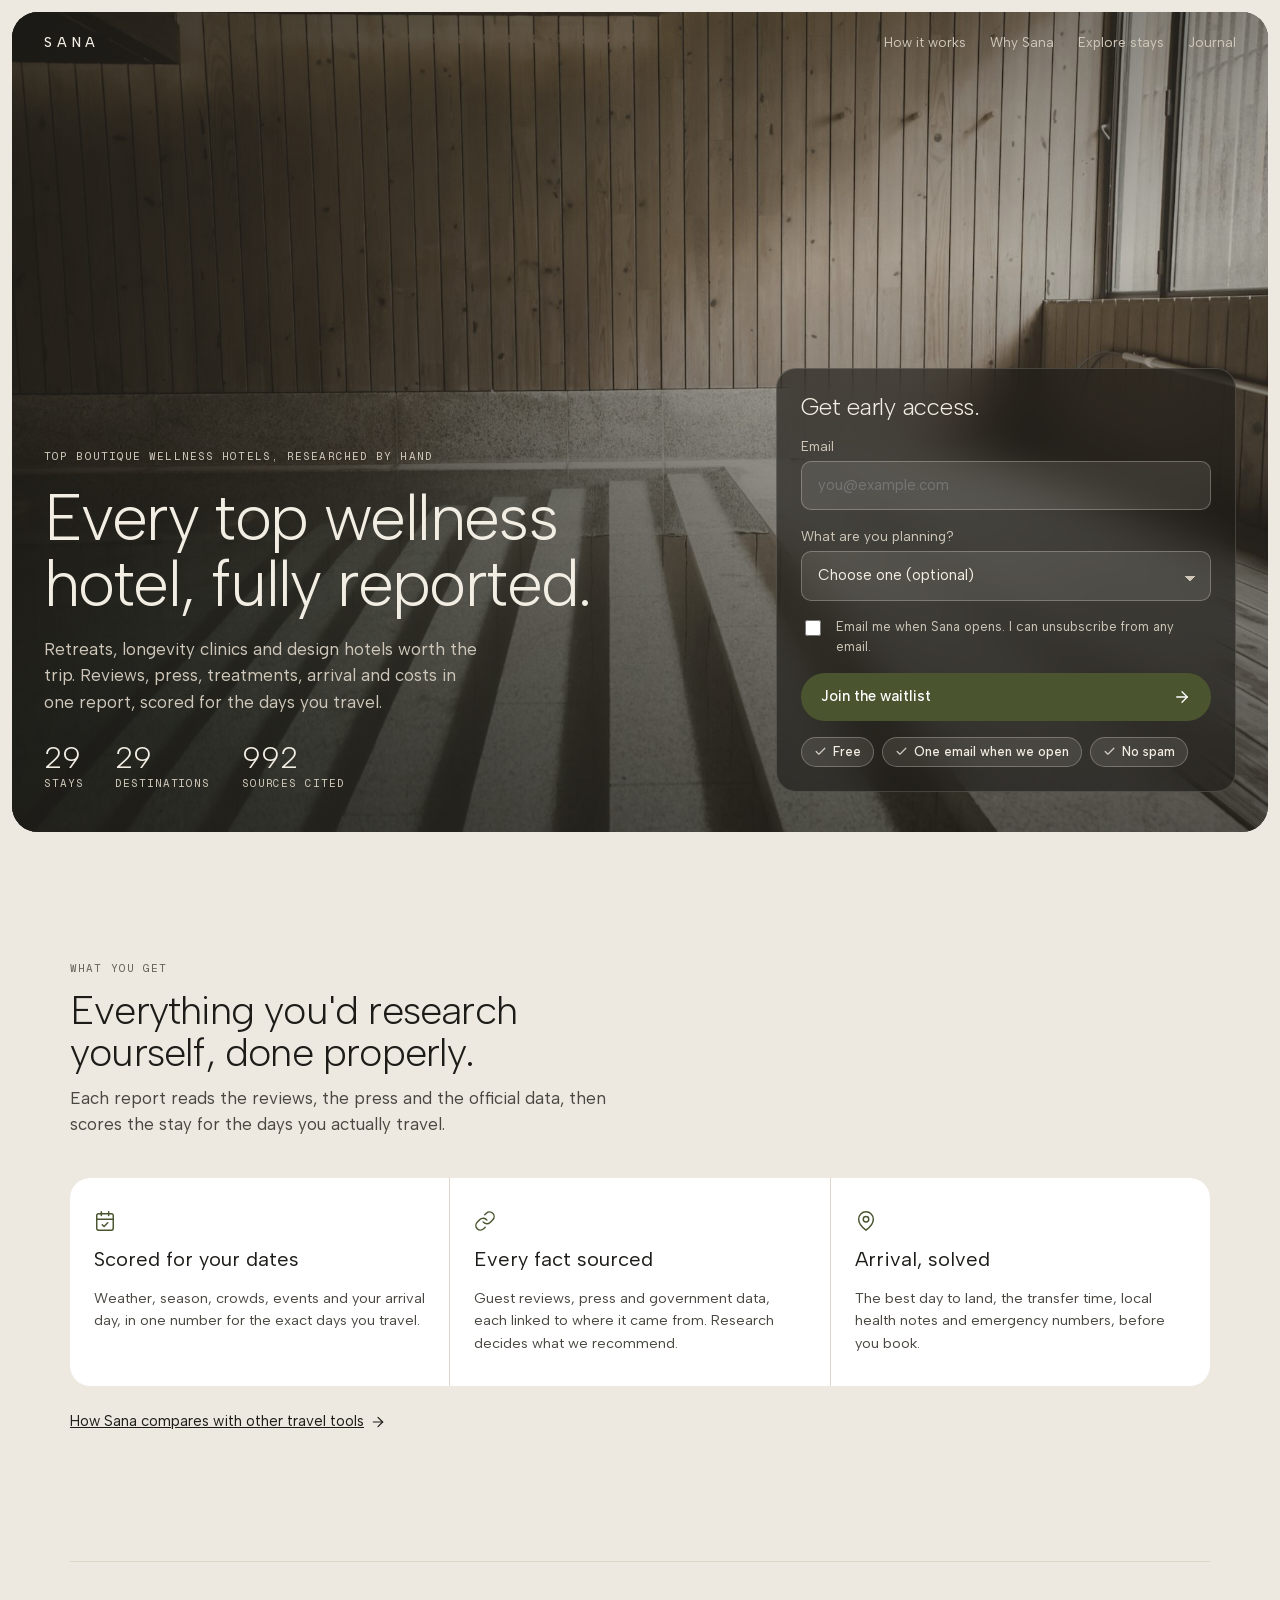
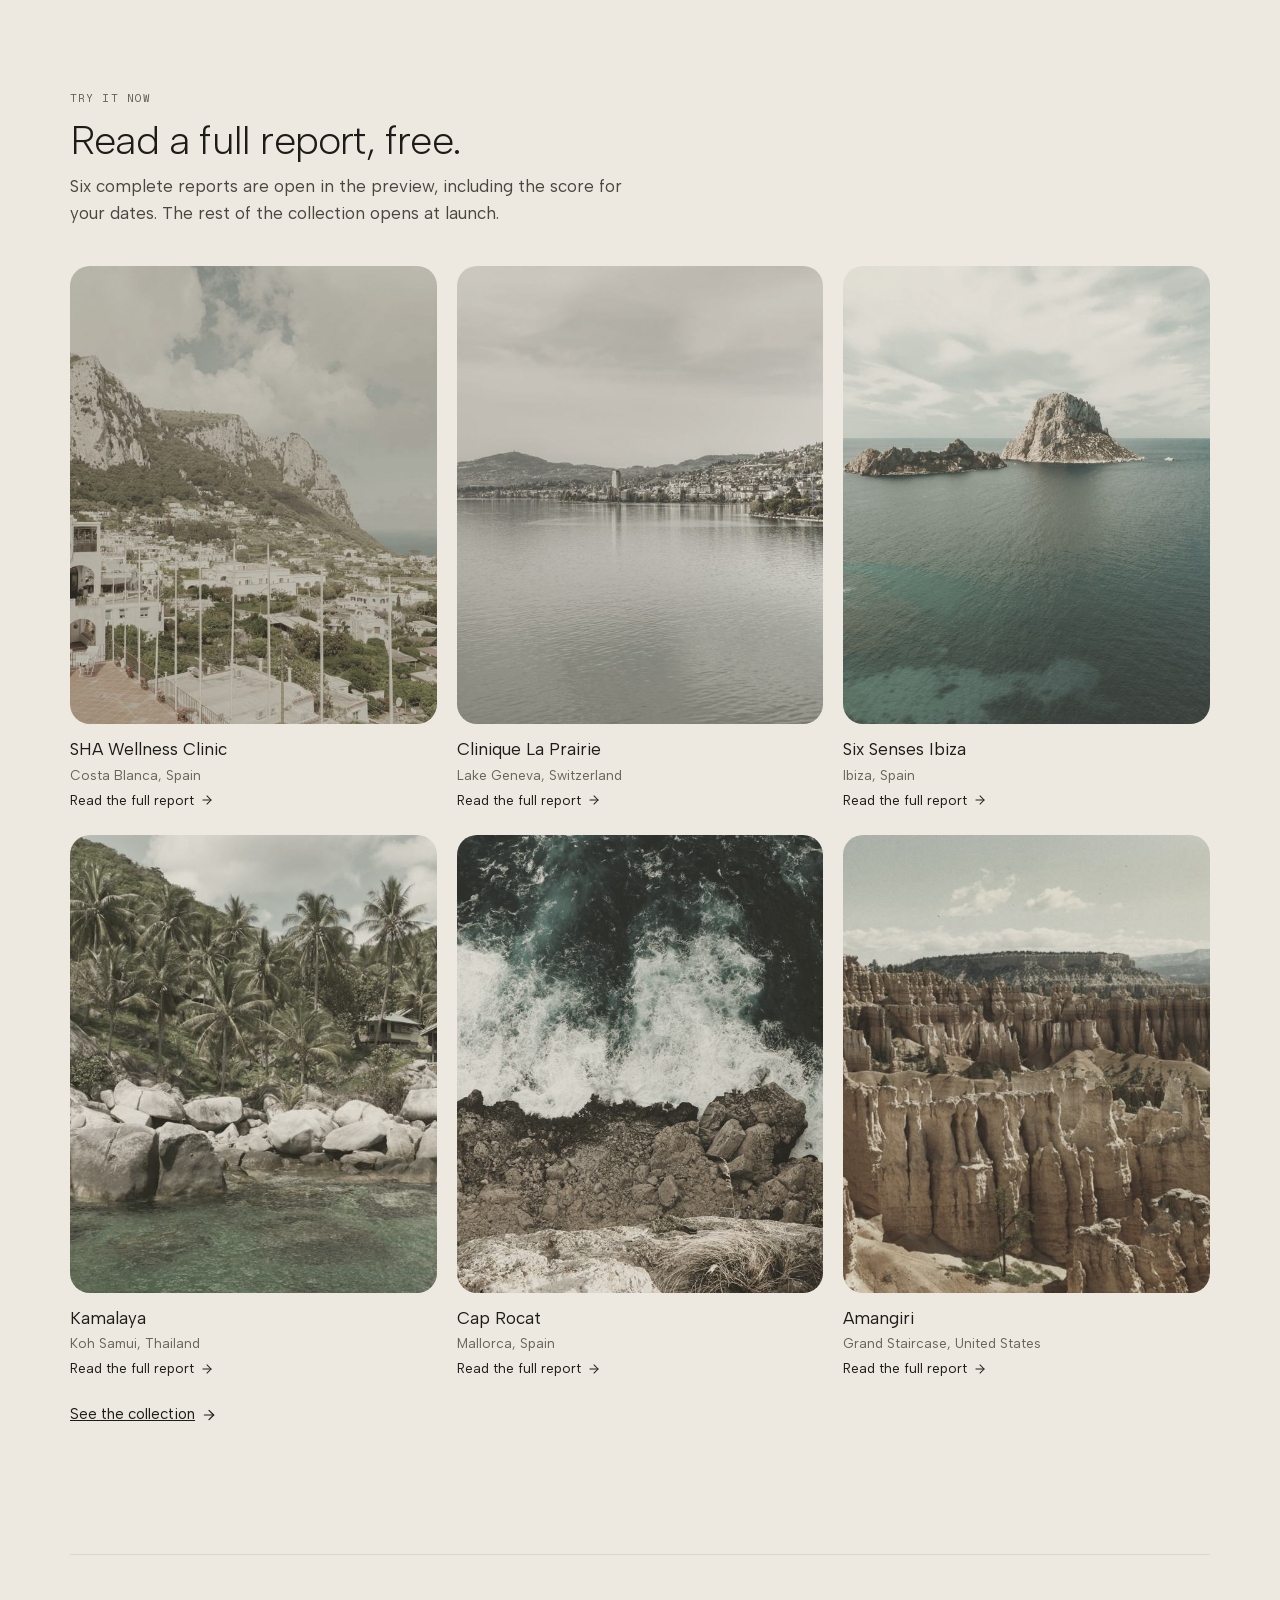
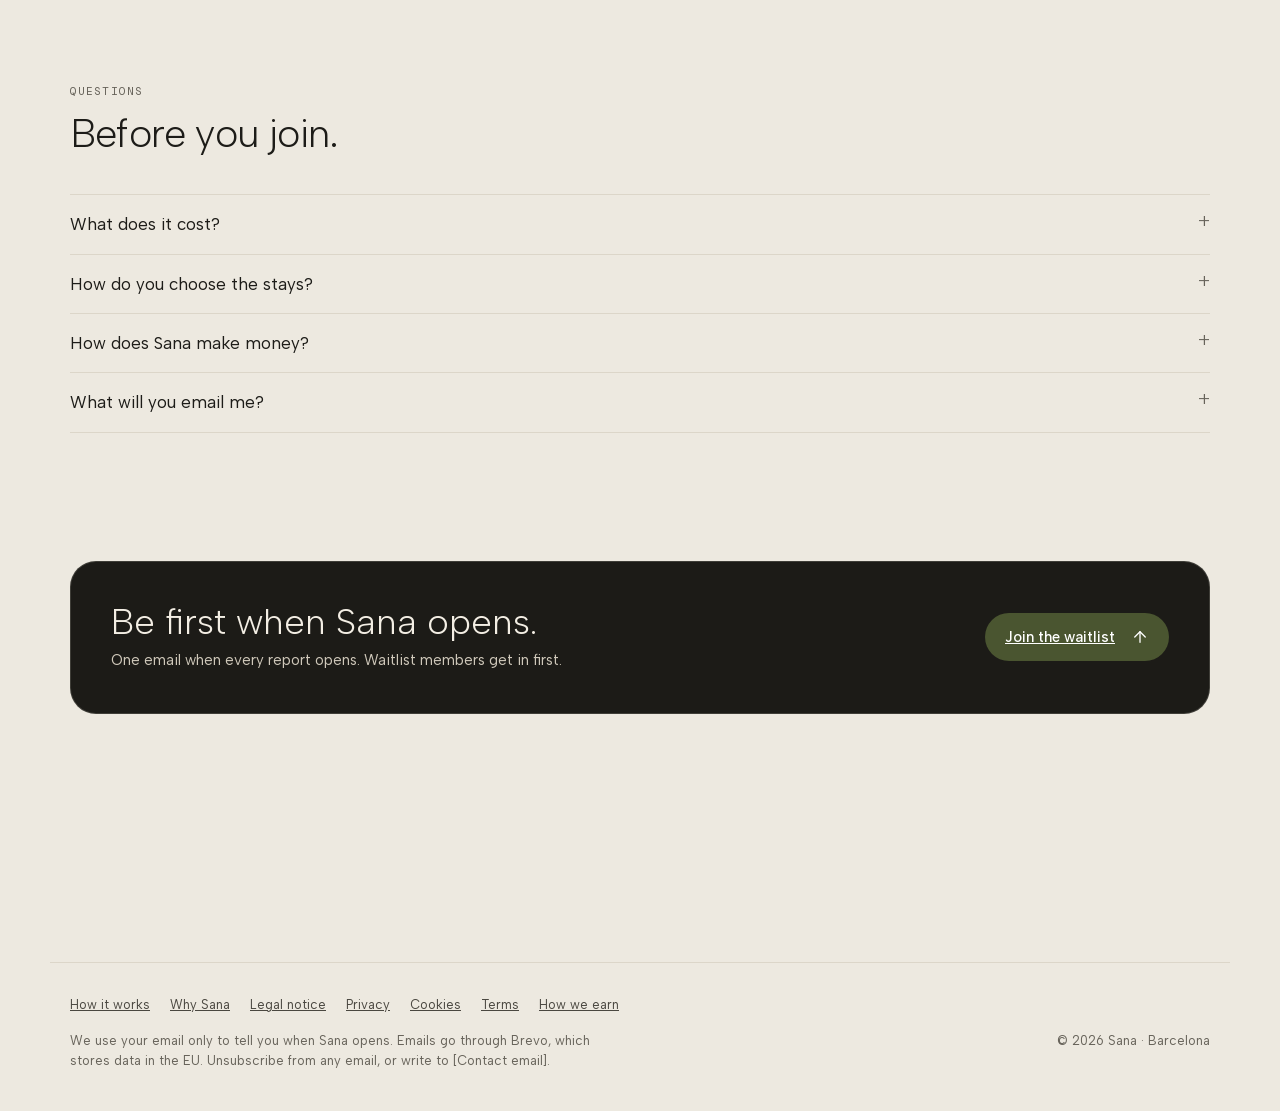
==== landing.html @ 795406f5 "Sana waitlist preview Co-Authored-By: Claude Opus 5.5 <noreply@anthropic.com>" ====
<!doctype html>
<html lang="en">
<head>
<meta charset="utf-8">
<meta name="viewport" content="width=device-width, initial-scale=1, viewport-fit=cover">
<title>Sana waitlist</title>
<meta name="description" content="Every top wellness hotel, fully reported: reviews, press, treatments, arrival and costs, scored for your dates. Join the Sana waitlist.">

<link rel="stylesheet" href="fonts/fonts.css">
<meta property="og:title" content="Sana: every top wellness hotel, fully reported">
<meta property="og:description" content="Reviews, press, weather, events, arrival and costs in one report. Join the waitlist.">
<meta property="og:image" content="img/hero.jpg">
<style>
:root{
  --n1:#EDE9E0;--n2:#F5F2EB;--n3:#FFFFFF;--n4:#E7E2D7;--n5:#DCD6C9;--n6:#CFC8B9;--n10:#67635A;--n11:#4A4740;--n12:#1D1C18;
  --cta:#4A5530;--cta-hover:#56623A;--on-cta:#FFFFFF;
  --ink:#1C1B17;--on-ink:#F3EEE4;--on-ink-2:#CFC8BA;--veil-1:rgba(243,238,228,.1);--veil-2:rgba(243,238,228,.16);--veil-3:rgba(243,238,228,.28);
  --sans:"Albert Sans",system-ui,-apple-system,sans-serif;--mono:"Geist Mono",ui-monospace,Menlo,monospace;
  --r-sm:10px;--r-md:14px;--r-lg:20px;--r-xl:26px;--r-pill:999px;
  --s1:4px;--s2:8px;--s3:12px;--s4:16px;--s5:20px;--s6:24px;--s7:32px;--s8:40px;--s9:56px;--s10:80px;
}
@media (prefers-color-scheme:dark){:root:not([data-theme="light"]){color-scheme:dark;--n1:#121210;--n2:#1A1A16;--n3:#22221D;--n4:#2A2A24;--n5:#2F2F28;--n6:#3B3B33;--n10:#A7A295;--n11:#C9C4B6;--n12:#EEE9DE;--cta:#5B6A3A;--cta-hover:#677746}}
:root[data-theme="dark"]{color-scheme:dark;--n1:#121210;--n2:#1A1A16;--n3:#22221D;--n4:#2A2A24;--n5:#2F2F28;--n6:#3B3B33;--n10:#A7A295;--n11:#C9C4B6;--n12:#EEE9DE;--cta:#5B6A3A;--cta-hover:#677746}
*{box-sizing:border-box}
[hidden]{display:none!important}
body{margin:0;background:var(--n1);color:var(--n12);font-family:var(--sans);font-size:15px;line-height:1.55;-webkit-font-smoothing:antialiased;padding-inline:12px;padding-block:12px 0}
.eyebrow{font-family:var(--mono);font-size:11px;letter-spacing:.1em;text-transform:uppercase;color:var(--n10)}
/* hero */
.stage{position:relative;border-radius:var(--r-xl);overflow:hidden;color:var(--on-ink);background:var(--ink);min-height:min(820px,calc(100svh - 24px));display:grid;grid-template-rows:auto 1fr}
.stage>.photo{position:absolute;inset:0}
.stage>.photo img{width:100%;height:100%;object-fit:cover;transform:scale(1.04);animation:drift 40s ease-in-out infinite alternate}
.stage>.photo::after{content:"";position:absolute;inset:0;background:linear-gradient(90deg,rgba(24,23,19,.72),rgba(24,23,19,.2) 65%),linear-gradient(180deg,rgba(24,23,19,.3),rgba(24,23,19,0) 30%,rgba(24,23,19,.6))}
@keyframes drift{to{transform:scale(1.1) translate(-1%,-1%)}}
@media (prefers-reduced-motion:reduce){.stage>.photo img{animation:none}}
.top{position:relative;display:flex;justify-content:space-between;align-items:center;padding:var(--s5) var(--s7)}
.brand{font-weight:500;letter-spacing:.34em;font-size:14px}
.topnav{display:flex;gap:var(--s6)}.topnav a{color:var(--on-ink-2);text-decoration:none;font-size:13.5px}.topnav a:hover{color:var(--on-ink)}
@media (max-width:700px){.topnav{display:none}}
.center{position:relative;display:grid;grid-template-columns:minmax(0,1fr) minmax(320px,460px);gap:var(--s9);align-items:end;padding:var(--s7) var(--s7) var(--s8)}
.intro{display:grid;gap:var(--s5);max-width:560px}
h1{font-weight:300;font-size:clamp(38px,5vw,66px);line-height:1.02;letter-spacing:-.025em;margin:0;text-wrap:balance}
.intro p{margin:0;color:var(--on-ink-2);font-size:17px;max-width:44ch;text-wrap:pretty}
.stats{display:flex;gap:var(--s7);flex-wrap:wrap;padding-top:var(--s2)}
.stats div{display:grid;gap:2px}
.stats b{font-weight:300;font-size:30px;line-height:1;font-variant-numeric:tabular-nums}
.stats span{font-family:var(--mono);font-size:11px;letter-spacing:.08em;text-transform:uppercase;color:var(--on-ink-2)}
/* form card: the concierge-card family, with the edge-ink hairline */
.join{background:rgba(28,27,23,.62);backdrop-filter:blur(22px) saturate(1.1);-webkit-backdrop-filter:blur(22px) saturate(1.1);border:1px solid var(--veil-2);border-radius:var(--r-lg);padding:var(--s6);display:grid;gap:var(--s4)}
.join h2{margin:0;font-weight:300;font-size:24px;line-height:1.15;letter-spacing:-.01em}
.join label{display:grid;gap:var(--s1);font-size:13.5px;color:var(--on-ink-2)}
.join input[type=email],.join select{font:inherit;font-size:15px;color:var(--on-ink);background:var(--veil-1);border:1px solid var(--veil-3);border-radius:var(--r-sm);padding:var(--s3) var(--s4);width:100%;appearance:none}
.join select{background-image:linear-gradient(45deg,transparent 50%,var(--on-ink-2) 50%),linear-gradient(135deg,var(--on-ink-2) 50%,transparent 50%);background-position:calc(100% - 20px) 55%,calc(100% - 15px) 55%;background-size:5px 5px;background-repeat:no-repeat}
.join select option{color:#1D1C18}
.join input:focus-visible,.join select:focus-visible,.btn:focus-visible{outline:2px solid var(--on-ink);outline-offset:2px}
.consent{display:grid!important;grid-template-columns:auto 1fr;gap:var(--s3)!important;align-items:start;font-size:13px!important}
.consent input{margin-top:3px;accent-color:var(--cta);width:16px;height:16px}
.btn{display:inline-flex;align-items:center;justify-content:space-between;gap:var(--s4);min-height:48px;padding:0 var(--s5);border-radius:var(--r-pill);border:0;background:var(--cta);color:var(--on-cta);font:inherit;font-size:15px;font-weight:500;cursor:pointer;width:100%;transition:background .2s,transform .2s}
.btn:hover{background:var(--cta-hover);transform:translateY(-1px)}
.btn svg{width:18px;height:18px}
.assure{display:flex;flex-wrap:wrap;gap:var(--s2)}
.assure span{display:inline-flex;align-items:center;gap:6px;font-size:13px;font-weight:500;padding:4px 12px;border-radius:var(--r-pill);background:var(--veil-1);border:1px solid var(--veil-3);white-space:nowrap}
.assure svg{width:13px;height:13px;opacity:.8}
.ok{display:grid;gap:var(--s2)}
.ok b{font-weight:300;font-size:24px}
.ok p{margin:0;color:var(--on-ink-2)}
.err{margin:0;color:#F2B8A2;font-size:13.5px}
/* body sections */
/* section rhythm: every section gets the same top and bottom padding */
:root{--sec-y:clamp(80px,10vw,144px)}
main{max-width:1180px;margin:0 auto;padding:0 var(--s5);display:grid}
main>section{padding-block:var(--sec-y)}
main>section+section{border-top:1px solid var(--n5)}
main>section.cta-wrap{border-top:0;padding-top:0}
.sec-head{display:grid;gap:var(--s3);max-width:640px}
.sec-head h2{margin:0;font-weight:300;font-size:clamp(28px,3.4vw,40px);line-height:1.05;letter-spacing:-.02em;text-wrap:balance}
.sec-head p{margin:0;color:var(--n11);font-size:17px;max-width:56ch}
.feats{display:grid;grid-template-columns:repeat(3,minmax(0,1fr));gap:1px;background:var(--n5);border-radius:var(--r-lg);overflow:hidden;margin-top:var(--s8)}
.more{display:inline-flex;gap:6px;align-items:center;margin-top:var(--s6);color:var(--n12);font-size:15px}.more svg{width:16px;height:16px}
.feats div{background:var(--n3);padding:var(--s7) var(--s6);display:grid;gap:var(--s3);align-content:start}
.feats svg{width:22px;height:22px;color:var(--cta)}
.feats h3{margin:0;font-weight:400;font-size:20px}
.feats p{margin:0;color:var(--n11);font-size:14.5px}
.stays{display:grid;grid-template-columns:repeat(3,minmax(0,1fr));gap:var(--s6) var(--s5);margin-top:var(--s8)}
.stays a{text-decoration:none;color:inherit}.stays a:hover img{transform:scale(1.03)}.stays img{transition:transform .6s ease}
.stays .go{font-size:13.5px;color:var(--n12);display:inline-flex;gap:6px;align-items:center;margin-top:2px}.stays .go svg{width:14px;height:14px}
.stays figure{margin:0;display:grid;gap:var(--s3)}
.stays .ph{aspect-ratio:4/5;border-radius:var(--r-lg);overflow:hidden;max-width:100%}
.stays img{width:100%;height:100%;object-fit:cover;display:block}
.stays figcaption{display:grid;gap:2px}
.stays b{font-weight:400;font-size:17px}
.stays span{font-size:13.5px;color:var(--n10)}
.faq{display:grid;gap:0;margin-top:var(--s8);border-top:1px solid var(--n5)}
.faq details{border-bottom:1px solid var(--n5);padding:var(--s4) 0}
.faq summary{cursor:pointer;font-size:17px;list-style:none;display:flex;justify-content:space-between;gap:var(--s4)}
.faq summary::-webkit-details-marker{display:none}
.faq summary::after{content:"+";color:var(--n10);font-weight:300;font-size:20px;line-height:1}
.faq details[open] summary::after{content:"–"}
.faq p{margin:var(--s3) 0 0;color:var(--n11);max-width:64ch}
.cta-end{display:grid;grid-template-columns:minmax(0,1fr) auto;gap:var(--s6);align-items:center;padding:var(--s8);border-radius:var(--r-xl);background:var(--ink);color:var(--on-ink);border:1px solid var(--veil-2)}
.cta-end h2{margin:0;font-weight:300;font-size:clamp(26px,3vw,36px);line-height:1.1}
.cta-end p{margin:var(--s2) 0 0;color:var(--on-ink-2)}
.cta-end .btn{width:auto}
footer{max-width:1180px;margin:120px auto 0;padding:var(--s7) var(--s5) var(--s8);border-top:1px solid var(--n5);display:grid;gap:var(--s4);font-size:13px;color:var(--n10)}
.legal-links{display:flex;flex-wrap:wrap;gap:var(--s2) var(--s5)}.legal-links a{color:var(--n11)}
.foot-row{display:flex;justify-content:space-between;gap:var(--s4);flex-wrap:wrap}
footer p{margin:0;max-width:70ch}
@media (max-width:600px){footer a,.more{display:inline-flex;align-items:center;min-height:44px}}
@media (max-width:900px){.center{grid-template-columns:1fr;gap:var(--s7);padding:var(--s5)}.top{padding:var(--s4) var(--s5)}.feats{grid-template-columns:1fr}.stays{grid-template-columns:repeat(2,minmax(0,1fr))}.cta-end{grid-template-columns:1fr;padding:var(--s6)}}
@media (max-width:420px){.stats{gap:var(--s5)}.stats b{font-size:24px}}
</style>
</head>
<body>
<section class="stage" aria-label="Sana">
  <div class="photo"><img src="img/hero.jpg" alt="" fetchpriority="high"></div>
  <header class="top"><span class="brand">SANA</span><nav class="topnav" aria-label="Main"><a href="app/#how">How it works</a><a href="app/#why">Why Sana</a><a href="app/#collection">Explore stays</a><a href="app/#journal">Journal</a></nav></header>
  <div class="center">
    <div class="intro">
      <span class="eyebrow" style="color:var(--on-ink-2)">Top boutique wellness hotels, researched by hand</span>
      <h1>Every top wellness hotel, fully reported.</h1>
      <p>Retreats, longevity clinics and design hotels worth the trip. Reviews, press, treatments, arrival and costs in one report, scored for the days you travel.</p>
      <div class="stats" aria-label="Sana in numbers"><div><b>29</b><span>Stays</span></div><div><b>29</b><span>Destinations</span></div><div><b>992</b><span>Sources cited</span></div></div>
    </div>
    <div class="join" id="join">
      <form id="wl" novalidate>
        <div style="display:grid;gap:16px">
          <h2>Get early access.</h2>
          <label for="wlEmail">Email<input id="wlEmail" name="EMAIL" type="email" autocomplete="email" required placeholder="you@example.com"></label>
          <label for="wlPlan">What are you planning?<select id="wlPlan" name="PLAN"><option value="">Choose one (optional)</option><option>A wellness stay</option><option>A longevity or medical programme</option><option>A boutique design stay</option><option>Just curious</option></select></label>
          <label class="consent" for="wlConsent"><input id="wlConsent" name="OPT_IN" type="checkbox" value="1" required><span>Email me when Sana opens. I can unsubscribe from any email.</span></label>
          <p class="err" id="wlErr" hidden></p>
          <button class="btn" type="submit"><span>Join the waitlist</span><svg viewBox="0 0 24 24" fill="none" stroke="currentColor" stroke-width="1.75" stroke-linecap="round" stroke-linejoin="round" aria-hidden="true"><path d="M5 12h14"/><path d="m12 5 7 7-7 7"/></svg></button>
          <div class="assure"><span><svg viewBox="0 0 24 24" fill="none" stroke="currentColor" stroke-width="2.2" stroke-linecap="round" stroke-linejoin="round" aria-hidden="true"><path d="M20 6 9 17l-5-5"/></svg>Free</span><span><svg viewBox="0 0 24 24" fill="none" stroke="currentColor" stroke-width="2.2" stroke-linecap="round" stroke-linejoin="round" aria-hidden="true"><path d="M20 6 9 17l-5-5"/></svg>One email when we open</span><span><svg viewBox="0 0 24 24" fill="none" stroke="currentColor" stroke-width="2.2" stroke-linecap="round" stroke-linejoin="round" aria-hidden="true"><path d="M20 6 9 17l-5-5"/></svg>No spam</span></div>
        </div>
      </form>
      <div class="ok" id="wlOk" hidden><span class="eyebrow" style="color:var(--on-ink-2)">You're on the list</span><b>Check your inbox.</b><p id="wlOkText">We sent one email to confirm your address. Click the link in it and you're in.</p></div>
    </div>
  </div>
</section>

<main>
  <section>
    <div class="sec-head"><span class="eyebrow">What you get</span><h2>Everything you'd research yourself, done properly.</h2><p>Each report reads the reviews, the press and the official data, then scores the stay for the days you actually travel.</p></div>
    <div class="feats">
      <div><svg viewBox="0 0 24 24" fill="none" stroke="currentColor" stroke-width="1.6" stroke-linecap="round" stroke-linejoin="round" aria-hidden="true"><rect x="3" y="4" width="18" height="18" rx="2"/><path d="M16 2v4M8 2v4M3 10h18"/><path d="m9 16 2 2 4-4"/></svg><h3>Scored for your dates</h3><p>Weather, season, crowds, events and your arrival day, in one number for the exact days you travel.</p></div>
      <div><svg viewBox="0 0 24 24" fill="none" stroke="currentColor" stroke-width="1.6" stroke-linecap="round" stroke-linejoin="round" aria-hidden="true"><path d="M10 13a5 5 0 0 0 7.54.54l3-3a5 5 0 0 0-7.07-7.07l-1.72 1.71"/><path d="M14 11a5 5 0 0 0-7.54-.54l-3 3a5 5 0 0 0 7.07 7.07l1.71-1.71"/></svg><h3>Every fact sourced</h3><p>Guest reviews, press and government data, each linked to where it came from. Research decides what we recommend.</p></div>
      <div><svg viewBox="0 0 24 24" fill="none" stroke="currentColor" stroke-width="1.6" stroke-linecap="round" stroke-linejoin="round" aria-hidden="true"><path d="M20 10c0 6-8 12-8 12s-8-6-8-12a8 8 0 0 1 16 0Z"/><circle cx="12" cy="10" r="3"/></svg><h3>Arrival, solved</h3><p>The best day to land, the transfer time, local health notes and emergency numbers, before you book.</p></div>
    </div>
    <a class="more" href="app/#why">How Sana compares with other travel tools <svg viewBox="0 0 24 24" fill="none" stroke="currentColor" stroke-width="1.75" stroke-linecap="round" stroke-linejoin="round" aria-hidden="true"><path d="M5 12h14"/><path d="m12 5 7 7-7 7"/></svg></a>
  </section>

  <section>
    <div class="sec-head"><span class="eyebrow">Try it now</span><h2>Read a full report, free.</h2><p>Six complete reports are open in the preview, including the score for your dates. The rest of the collection opens at launch.</p></div>
    <div class="stays"><a href="app/#stay-sha-spain"><figure><div class="ph"><img src="img/sha-spain.jpg" alt="" loading="lazy"></div><figcaption><b>SHA Wellness Clinic</b><span>Costa Blanca, Spain</span><span class="go">Read the full report <svg viewBox="0 0 24 24" fill="none" stroke="currentColor" stroke-width="1.75" stroke-linecap="round" stroke-linejoin="round" aria-hidden="true"><path d="M5 12h14"/><path d="m12 5 7 7-7 7"/></svg></span></figcaption></figure></a><a href="app/#stay-clinique-la-prairie"><figure><div class="ph"><img src="img/clinique-la-prairie.jpg" alt="" loading="lazy"></div><figcaption><b>Clinique La Prairie</b><span>Lake Geneva, Switzerland</span><span class="go">Read the full report <svg viewBox="0 0 24 24" fill="none" stroke="currentColor" stroke-width="1.75" stroke-linecap="round" stroke-linejoin="round" aria-hidden="true"><path d="M5 12h14"/><path d="m12 5 7 7-7 7"/></svg></span></figcaption></figure></a><a href="app/#stay-six-senses-ibiza"><figure><div class="ph"><img src="img/six-senses-ibiza.jpg" alt="" loading="lazy"></div><figcaption><b>Six Senses Ibiza</b><span>Ibiza, Spain</span><span class="go">Read the full report <svg viewBox="0 0 24 24" fill="none" stroke="currentColor" stroke-width="1.75" stroke-linecap="round" stroke-linejoin="round" aria-hidden="true"><path d="M5 12h14"/><path d="m12 5 7 7-7 7"/></svg></span></figcaption></figure></a><a href="app/#stay-kamalaya"><figure><div class="ph"><img src="img/kamalaya.jpg" alt="" loading="lazy"></div><figcaption><b>Kamalaya</b><span>Koh Samui, Thailand</span><span class="go">Read the full report <svg viewBox="0 0 24 24" fill="none" stroke="currentColor" stroke-width="1.75" stroke-linecap="round" stroke-linejoin="round" aria-hidden="true"><path d="M5 12h14"/><path d="m12 5 7 7-7 7"/></svg></span></figcaption></figure></a><a href="app/#stay-cap-rocat"><figure><div class="ph"><img src="img/cap-rocat.jpg" alt="" loading="lazy"></div><figcaption><b>Cap Rocat</b><span>Mallorca, Spain</span><span class="go">Read the full report <svg viewBox="0 0 24 24" fill="none" stroke="currentColor" stroke-width="1.75" stroke-linecap="round" stroke-linejoin="round" aria-hidden="true"><path d="M5 12h14"/><path d="m12 5 7 7-7 7"/></svg></span></figcaption></figure></a><a href="app/#stay-amangiri"><figure><div class="ph"><img src="img/amangiri.jpg" alt="" loading="lazy"></div><figcaption><b>Amangiri</b><span>Grand Staircase, United States</span><span class="go">Read the full report <svg viewBox="0 0 24 24" fill="none" stroke="currentColor" stroke-width="1.75" stroke-linecap="round" stroke-linejoin="round" aria-hidden="true"><path d="M5 12h14"/><path d="m12 5 7 7-7 7"/></svg></span></figcaption></figure></a></div>
    <a class="more" href="app/#collection">See the collection <svg viewBox="0 0 24 24" fill="none" stroke="currentColor" stroke-width="1.75" stroke-linecap="round" stroke-linejoin="round" aria-hidden="true"><path d="M5 12h14"/><path d="m12 5 7 7-7 7"/></svg></a>
  </section>

  <section>
    <div class="sec-head"><span class="eyebrow">Questions</span><h2>Before you join.</h2></div>
    <div class="faq">
      <details><summary>What does it cost?</summary><p>Joining the waitlist is free, and so are the six open reports. Anything we charge for at launch will be announced before it opens, and the waitlist hears first.</p></details>
      <details><summary>How do you choose the stays?</summary><p>By hand. We read guest reviews, press, award lists and official data, and only include places that hold up. If we ever feature a sponsored stay, it will be clearly labelled, and it never changes a score.</p></details>
      <details><summary>How does Sana make money?</summary><p>Today it doesn't: the preview is free. At launch we plan to earn a commission when you book through Sana, at no extra cost to you. Anything sponsored will always be labelled.</p></details>
      <details><summary>What will you email me?</summary><p>One email to confirm your address, then one when Sana opens. Nothing else unless you ask for it.</p></details>
    </div>
  </section>

  <section class="cta-wrap"><div class="cta-end">
    <div><h2>Be first when Sana opens.</h2><p>One email when every report opens. Waitlist members get in first.</p></div>
    <a class="btn" href="#join"><span>Join the waitlist</span><svg viewBox="0 0 24 24" fill="none" stroke="currentColor" stroke-width="1.75" stroke-linecap="round" stroke-linejoin="round" aria-hidden="true"><path d="m5 12 7-7 7 7"/><path d="M12 19V5"/></svg></a>
  </div></section>
</main>

<footer>
  <nav class="legal-links" aria-label="Legal"><a href="app/#how">How it works</a><a href="app/#why">Why Sana</a><a href="app/#legal-notice">Legal notice</a><a href="app/#legal-privacy">Privacy</a><a href="app/#legal-cookies">Cookies</a><a href="app/#legal-terms">Terms</a><a href="app/#legal-earn">How we earn</a></nav>
  <div class="foot-row"><p>We use your email only to tell you when Sana opens. Emails go through Brevo, which stores data in the EU. Unsubscribe from any email, or write to [Contact email].</p><span>© 2026 Sana · Barcelona</span></div>
</footer>

<script>
/* Set this to your Brevo form URL (Brevo › Contacts › Forms › Share › "Embed" › the form's action URL). Leave empty to preview. */
const WAITLIST_ACTION = "";
const form = document.getElementById("wl"), err = document.getElementById("wlErr");
form.addEventListener("submit", async e => {
  e.preventDefault(); err.hidden = true;
  const email = document.getElementById("wlEmail"), consent = document.getElementById("wlConsent");
  if (!email.value || !email.checkValidity()) { err.textContent = "Enter a valid email address."; err.hidden = false; email.focus(); return; }
  if (!consent.checked) { err.textContent = "Tick the box so we can email you when Sana opens."; err.hidden = false; consent.focus(); return; }
  const btn = form.querySelector("button"); btn.disabled = true;
  try {
    if (WAITLIST_ACTION) await fetch(WAITLIST_ACTION, { method: "POST", mode: "no-cors", body: new FormData(form) });
    else document.getElementById("wlOkText").textContent = "Preview: the form isn't connected yet, so nothing was sent.";
    form.hidden = true; document.getElementById("wlOk").hidden = false;
  } catch (_) { err.textContent = "That didn't go through. Check your connection and try again."; err.hidden = false; btn.disabled = false; }
});
</script>
</body>
</html>
---- fonts/fonts.css ----
/* latin-ext */
@font-face {
  font-family: 'Albert Sans';
  font-style: normal;
  font-weight: 300;
  font-display: swap;
  src: url(f0.woff2) format('woff2');
  unicode-range: U+0100-02BA, U+02BD-02C5, U+02C7-02CC, U+02CE-02D7, U+02DD-02FF, U+0304, U+0308, U+0329, U+1D00-1DBF, U+1E00-1E9F, U+1EF2-1EFF, U+2020, U+20A0-20AB, U+20AD-20C0, U+2113, U+2C60-2C7F, U+A720-A7FF;
}
/* latin */
@font-face {
  font-family: 'Albert Sans';
  font-style: normal;
  font-weight: 300;
  font-display: swap;
  src: url(f1.woff2) format('woff2');
  unicode-range: U+0000-00FF, U+0131, U+0152-0153, U+02BB-02BC, U+02C6, U+02DA, U+02DC, U+0304, U+0308, U+0329, U+2000-206F, U+20AC, U+2122, U+2191, U+2193, U+2212, U+2215, U+FEFF, U+FFFD;
}
/* latin-ext */
@font-face {
  font-family: 'Albert Sans';
  font-style: normal;
  font-weight: 400;
  font-display: swap;
  src: url(f2.woff2) format('woff2');
  unicode-range: U+0100-02BA, U+02BD-02C5, U+02C7-02CC, U+02CE-02D7, U+02DD-02FF, U+0304, U+0308, U+0329, U+1D00-1DBF, U+1E00-1E9F, U+1EF2-1EFF, U+2020, U+20A0-20AB, U+20AD-20C0, U+2113, U+2C60-2C7F, U+A720-A7FF;
}
/* latin */
@font-face {
  font-family: 'Albert Sans';
  font-style: normal;
  font-weight: 400;
  font-display: swap;
  src: url(f3.woff2) format('woff2');
  unicode-range: U+0000-00FF, U+0131, U+0152-0153, U+02BB-02BC, U+02C6, U+02DA, U+02DC, U+0304, U+0308, U+0329, U+2000-206F, U+20AC, U+2122, U+2191, U+2193, U+2212, U+2215, U+FEFF, U+FFFD;
}
/* latin-ext */
@font-face {
  font-family: 'Albert Sans';
  font-style: normal;
  font-weight: 500;
  font-display: swap;
  src: url(f4.woff2) format('woff2');
  unicode-range: U+0100-02BA, U+02BD-02C5, U+02C7-02CC, U+02CE-02D7, U+02DD-02FF, U+0304, U+0308, U+0329, U+1D00-1DBF, U+1E00-1E9F, U+1EF2-1EFF, U+2020, U+20A0-20AB, U+20AD-20C0, U+2113, U+2C60-2C7F, U+A720-A7FF;
}
/* latin */
@font-face {
  font-family: 'Albert Sans';
  font-style: normal;
  font-weight: 500;
  font-display: swap;
  src: url(f5.woff2) format('woff2');
  unicode-range: U+0000-00FF, U+0131, U+0152-0153, U+02BB-02BC, U+02C6, U+02DA, U+02DC, U+0304, U+0308, U+0329, U+2000-206F, U+20AC, U+2122, U+2191, U+2193, U+2212, U+2215, U+FEFF, U+FFFD;
}
/* latin-ext */
@font-face {
  font-family: 'Albert Sans';
  font-style: normal;
  font-weight: 600;
  font-display: swap;
  src: url(f6.woff2) format('woff2');
  unicode-range: U+0100-02BA, U+02BD-02C5, U+02C7-02CC, U+02CE-02D7, U+02DD-02FF, U+0304, U+0308, U+0329, U+1D00-1DBF, U+1E00-1E9F, U+1EF2-1EFF, U+2020, U+20A0-20AB, U+20AD-20C0, U+2113, U+2C60-2C7F, U+A720-A7FF;
}
/* latin */
@font-face {
  font-family: 'Albert Sans';
  font-style: normal;
  font-weight: 600;
  font-display: swap;
  src: url(f7.woff2) format('woff2');
  unicode-range: U+0000-00FF, U+0131, U+0152-0153, U+02BB-02BC, U+02C6, U+02DA, U+02DC, U+0304, U+0308, U+0329, U+2000-206F, U+20AC, U+2122, U+2191, U+2193, U+2212, U+2215, U+FEFF, U+FFFD;
}
/* cyrillic-ext */
@font-face {
  font-family: 'Geist Mono';
  font-style: normal;
  font-weight: 400;
  font-display: swap;
  src: url(f8.woff2) format('woff2');
  unicode-range: U+0460-052F, U+1C80-1C8A, U+20B4, U+2DE0-2DFF, U+A640-A69F, U+FE2E-FE2F;
}
/* cyrillic */
@font-face {
  font-family: 'Geist Mono';
  font-style: normal;
  font-weight: 400;
  font-display: swap;
  src: url(f9.woff2) format('woff2');
  unicode-range: U+0301, U+0400-045F, U+0490-0491, U+04B0-04B1, U+2116;
}
/* symbols2 */
@font-face {
  font-family: 'Geist Mono';
  font-style: normal;
  font-weight: 400;
  font-display: swap;
  src: url(f10.woff2) format('woff2');
  unicode-range: U+2000-2001, U+2004-2008, U+200A, U+23B8-23BD, U+2500-259F;
}
/* vietnamese */
@font-face {
  font-family: 'Geist Mono';
  font-style: normal;
  font-weight: 400;
  font-display: swap;
  src: url(f11.woff2) format('woff2');
  unicode-range: U+0102-0103, U+0110-0111, U+0128-0129, U+0168-0169, U+01A0-01A1, U+01AF-01B0, U+0300-0301, U+0303-0304, U+0308-0309, U+0323, U+0329, U+1EA0-1EF9, U+20AB;
}
/* latin-ext */
@font-face {
  font-family: 'Geist Mono';
  font-style: normal;
  font-weight: 400;
  font-display: swap;
  src: url(f12.woff2) format('woff2');
  unicode-range: U+0100-02BA, U+02BD-02C5, U+02C7-02CC, U+02CE-02D7, U+02DD-02FF, U+0304, U+0308, U+0329, U+1D00-1DBF, U+1E00-1E9F, U+1EF2-1EFF, U+2020, U+20A0-20AB, U+20AD-20C0, U+2113, U+2C60-2C7F, U+A720-A7FF;
}
/* latin */
@font-face {
  font-family: 'Geist Mono';
  font-style: normal;
  font-weight: 400;
  font-display: swap;
  src: url(f13.woff2) format('woff2');
  unicode-range: U+0000-00FF, U+0131, U+0152-0153, U+02BB-02BC, U+02C6, U+02DA, U+02DC, U+0304, U+0308, U+0329, U+2000-206F, U+20AC, U+2122, U+2191, U+2193, U+2212, U+2215, U+FEFF, U+FFFD;
}
/* cyrillic-ext */
@font-face {
  font-family: 'Geist Mono';
  font-style: normal;
  font-weight: 500;
  font-display: swap;
  src: url(f14.woff2) format('woff2');
  unicode-range: U+0460-052F, U+1C80-1C8A, U+20B4, U+2DE0-2DFF, U+A640-A69F, U+FE2E-FE2F;
}
/* cyrillic */
@font-face {
  font-family: 'Geist Mono';
  font-style: normal;
  font-weight: 500;
  font-display: swap;
  src: url(f15.woff2) format('woff2');
  unicode-range: U+0301, U+0400-045F, U+0490-0491, U+04B0-04B1, U+2116;
}
/* symbols2 */
@font-face {
  font-family: 'Geist Mono';
  font-style: normal;
  font-weight: 500;
  font-display: swap;
  src: url(f16.woff2) format('woff2');
  unicode-range: U+2000-2001, U+2004-2008, U+200A, U+23B8-23BD, U+2500-259F;
}
/* vietnamese */
@font-face {
  font-family: 'Geist Mono';
  font-style: normal;
  font-weight: 500;
  font-display: swap;
  src: url(f17.woff2) format('woff2');
  unicode-range: U+0102-0103, U+0110-0111, U+0128-0129, U+0168-0169, U+01A0-01A1, U+01AF-01B0, U+0300-0301, U+0303-0304, U+0308-0309, U+0323, U+0329, U+1EA0-1EF9, U+20AB;
}
/* latin-ext */
@font-face {
  font-family: 'Geist Mono';
  font-style: normal;
  font-weight: 500;
  font-display: swap;
  src: url(f18.woff2) format('woff2');
  unicode-range: U+0100-02BA, U+02BD-02C5, U+02C7-02CC, U+02CE-02D7, U+02DD-02FF, U+0304, U+0308, U+0329, U+1D00-1DBF, U+1E00-1E9F, U+1EF2-1EFF, U+2020, U+20A0-20AB, U+20AD-20C0, U+2113, U+2C60-2C7F, U+A720-A7FF;
}
/* latin */
@font-face {
  font-family: 'Geist Mono';
  font-style: normal;
  font-weight: 500;
  font-display: swap;
  src: url(f19.woff2) format('woff2');
  unicode-range: U+0000-00FF, U+0131, U+0152-0153, U+02BB-02BC, U+02C6, U+02DA, U+02DC, U+0304, U+0308, U+0329, U+2000-206F, U+20AC, U+2122, U+2191, U+2193, U+2212, U+2215, U+FEFF, U+FFFD;
}
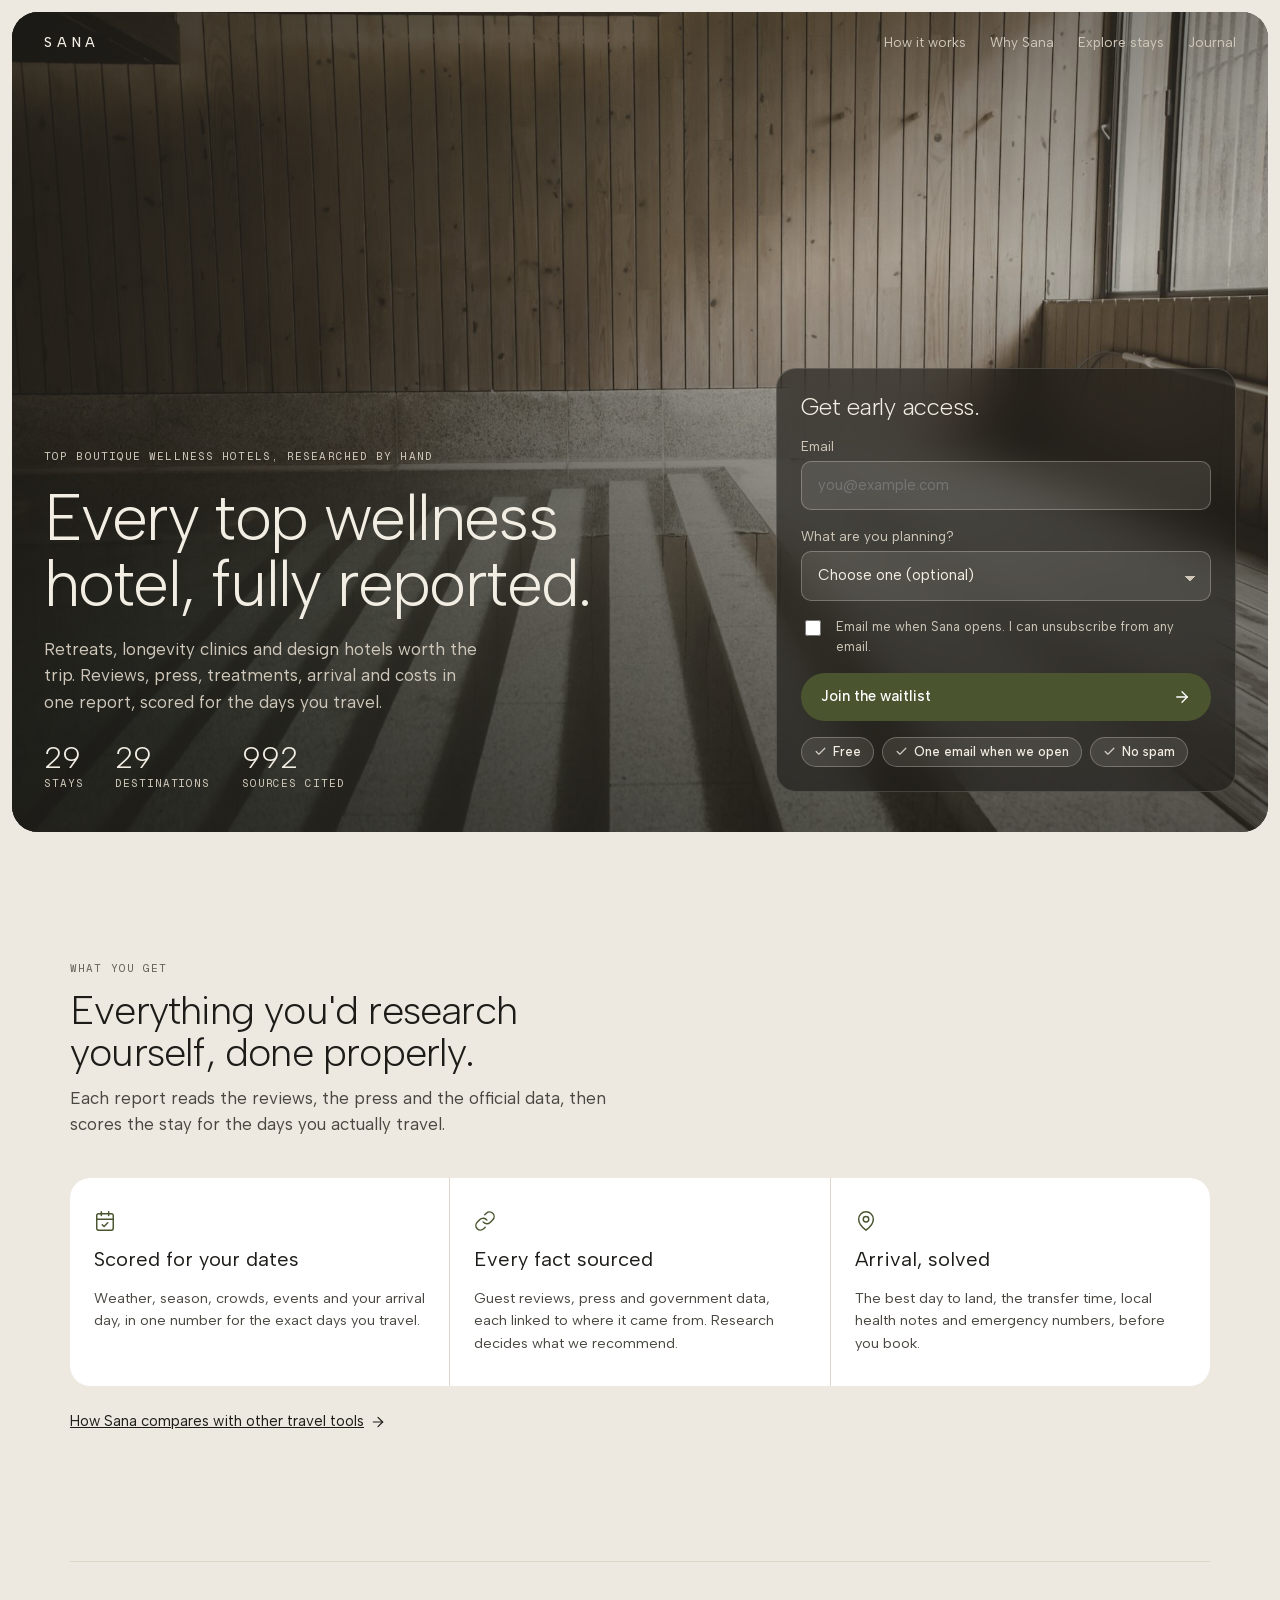
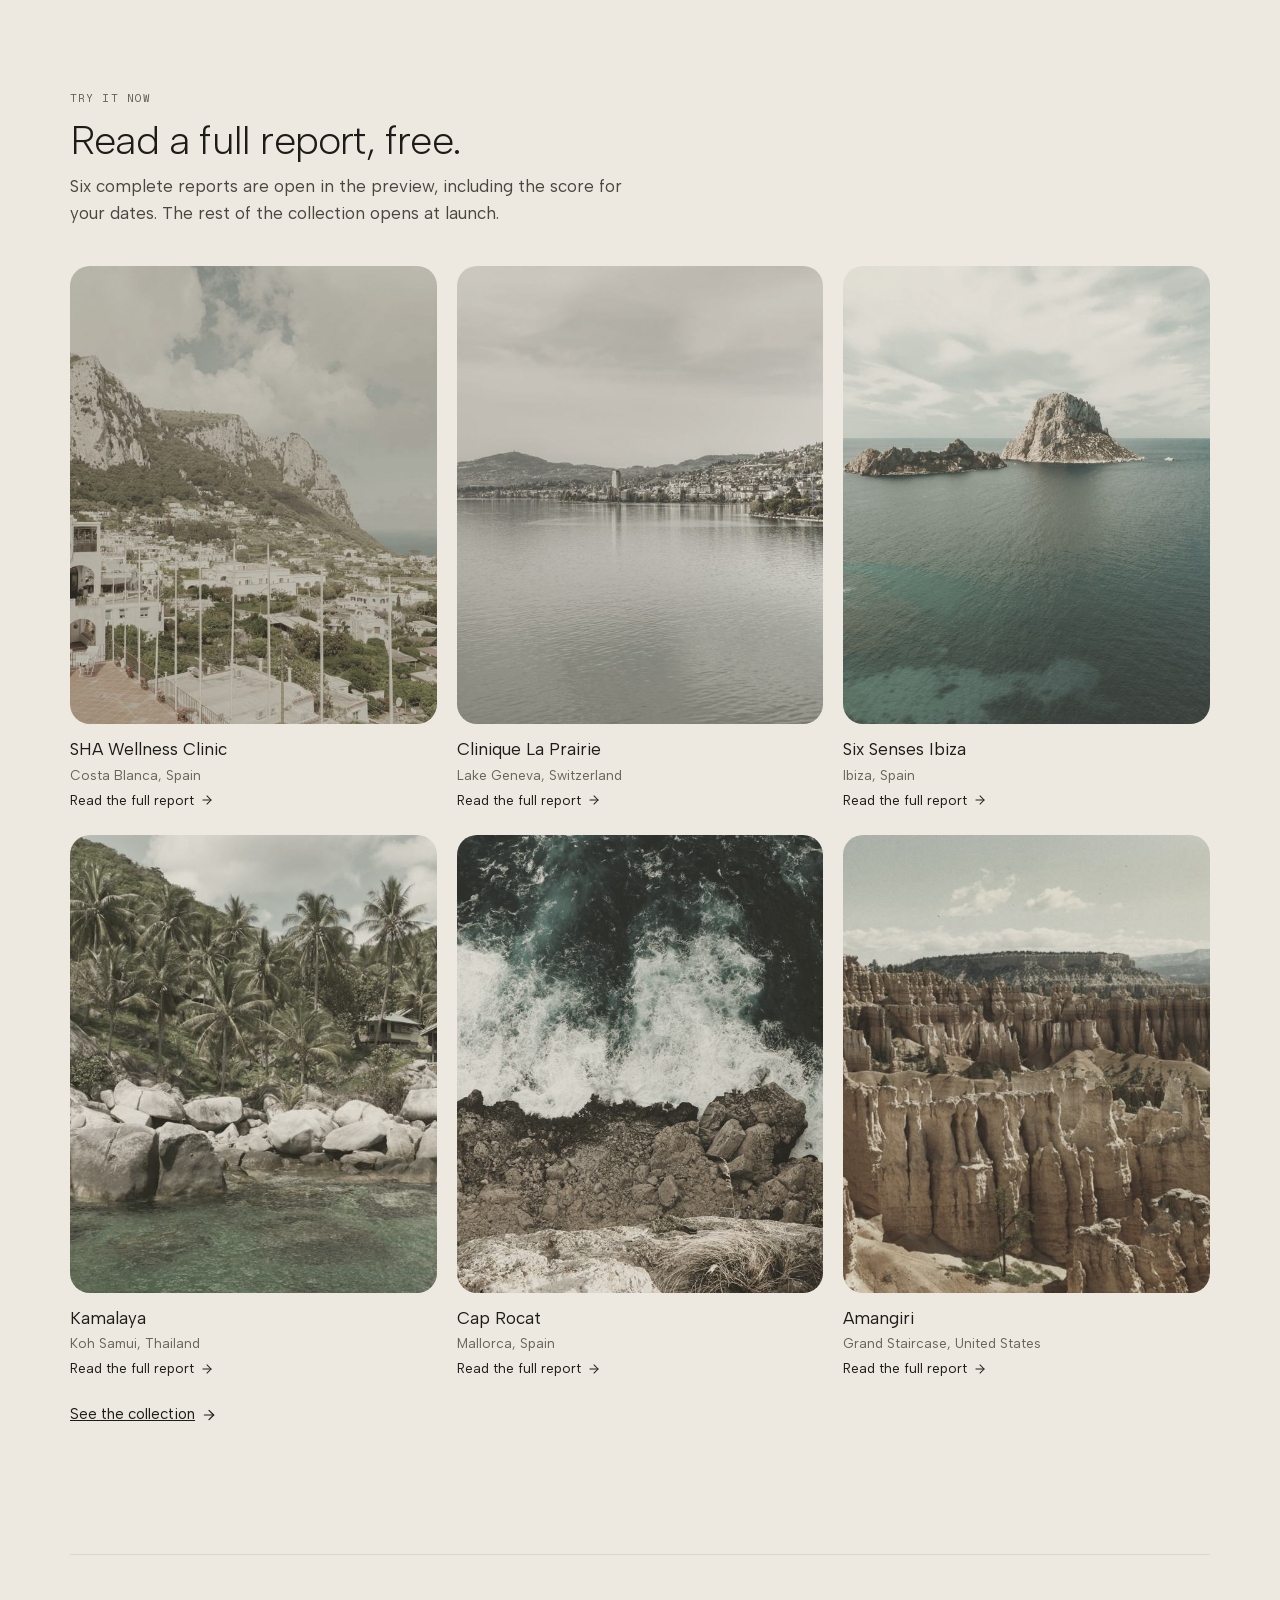
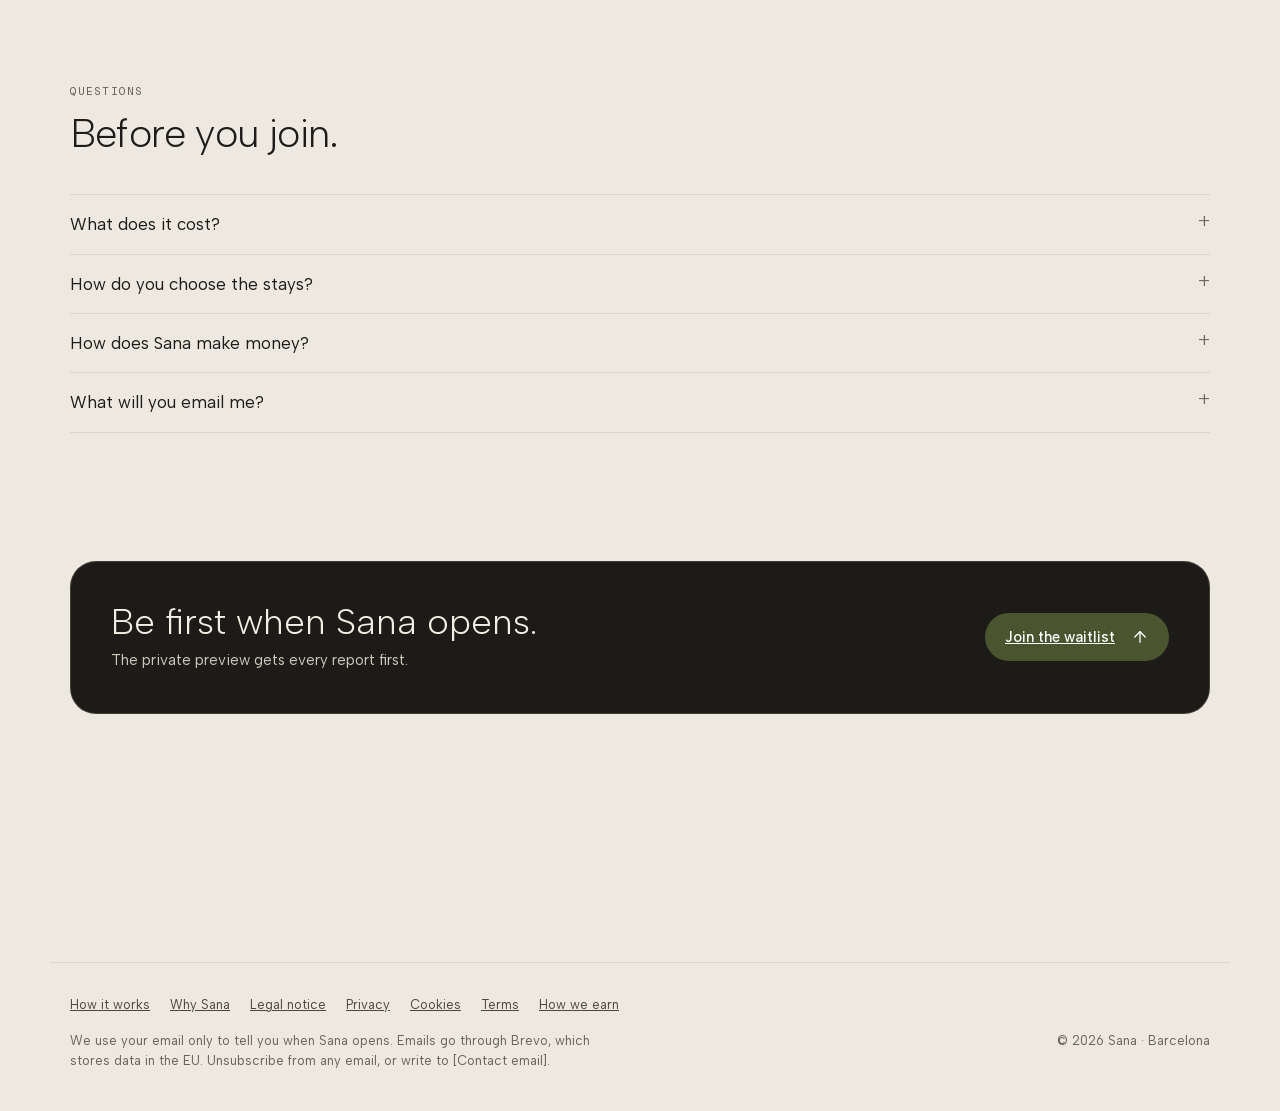
==== commit b08ceceb: "Update site" ====
--- a/landing.html
+++ b/landing.html
@@ -160,12 +160,12 @@
       <details><summary>What does it cost?</summary><p>Joining the waitlist is free, and so are the six open reports. Anything we charge for at launch will be announced before it opens, and the waitlist hears first.</p></details>
       <details><summary>How do you choose the stays?</summary><p>By hand. We read guest reviews, press, award lists and official data, and only include places that hold up. If we ever feature a sponsored stay, it will be clearly labelled, and it never changes a score.</p></details>
       <details><summary>How does Sana make money?</summary><p>Today it doesn't: the preview is free. At launch we plan to earn a commission when you book through Sana, at no extra cost to you. Anything sponsored will always be labelled.</p></details>
-      <details><summary>What will you email me?</summary><p>One email to confirm your address, then one when Sana opens. Nothing else unless you ask for it.</p></details>
+      <details><summary>What will you email me?</summary><p>One email to confirm your address, one when Sana opens, and now and then a note on new stays and seasonal picks. Unsubscribe any time.</p></details>
     </div>
   </section>
 
   <section class="cta-wrap"><div class="cta-end">
-    <div><h2>Be first when Sana opens.</h2><p>One email when every report opens. Waitlist members get in first.</p></div>
+    <div><h2>Be first when Sana opens.</h2><p>The private preview gets every report first.</p></div>
     <a class="btn" href="#join"><span>Join the waitlist</span><svg viewBox="0 0 24 24" fill="none" stroke="currentColor" stroke-width="1.75" stroke-linecap="round" stroke-linejoin="round" aria-hidden="true"><path d="m5 12 7-7 7 7"/><path d="M12 19V5"/></svg></a>
   </div></section>
 </main>
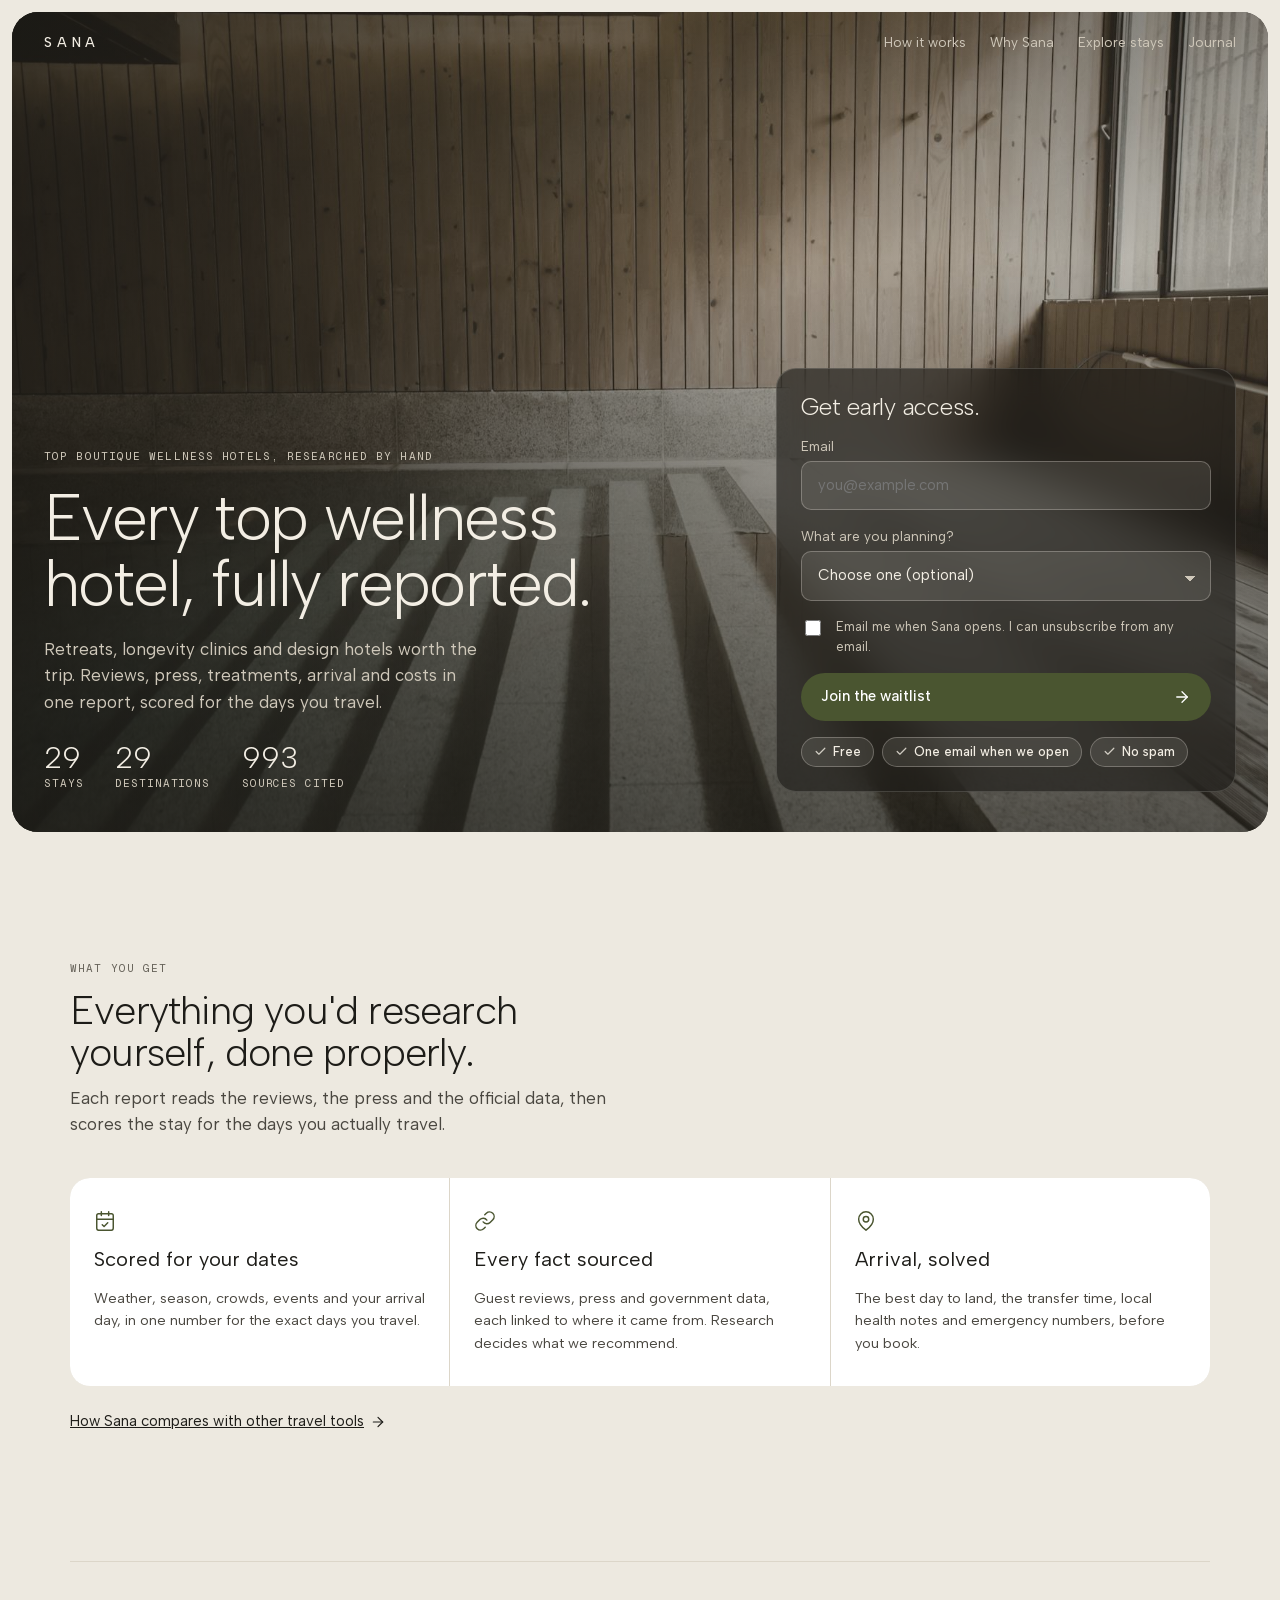
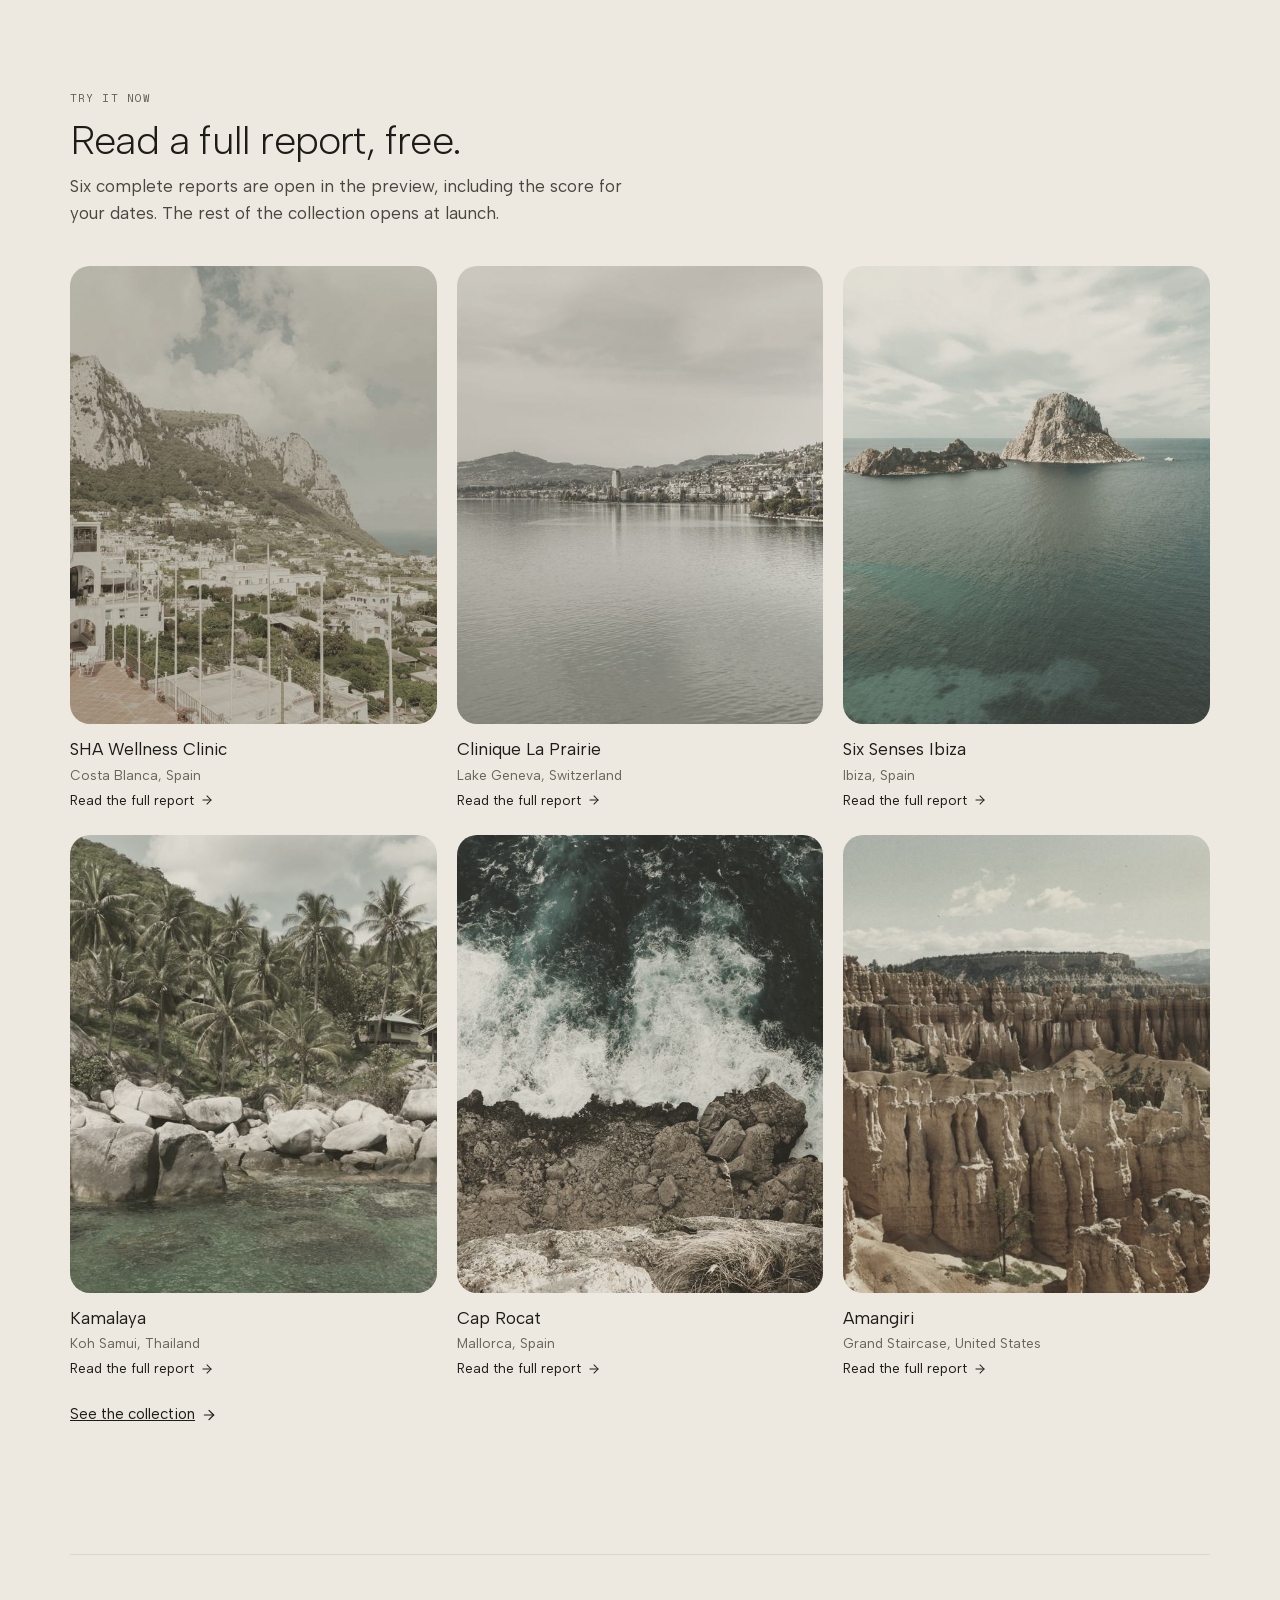
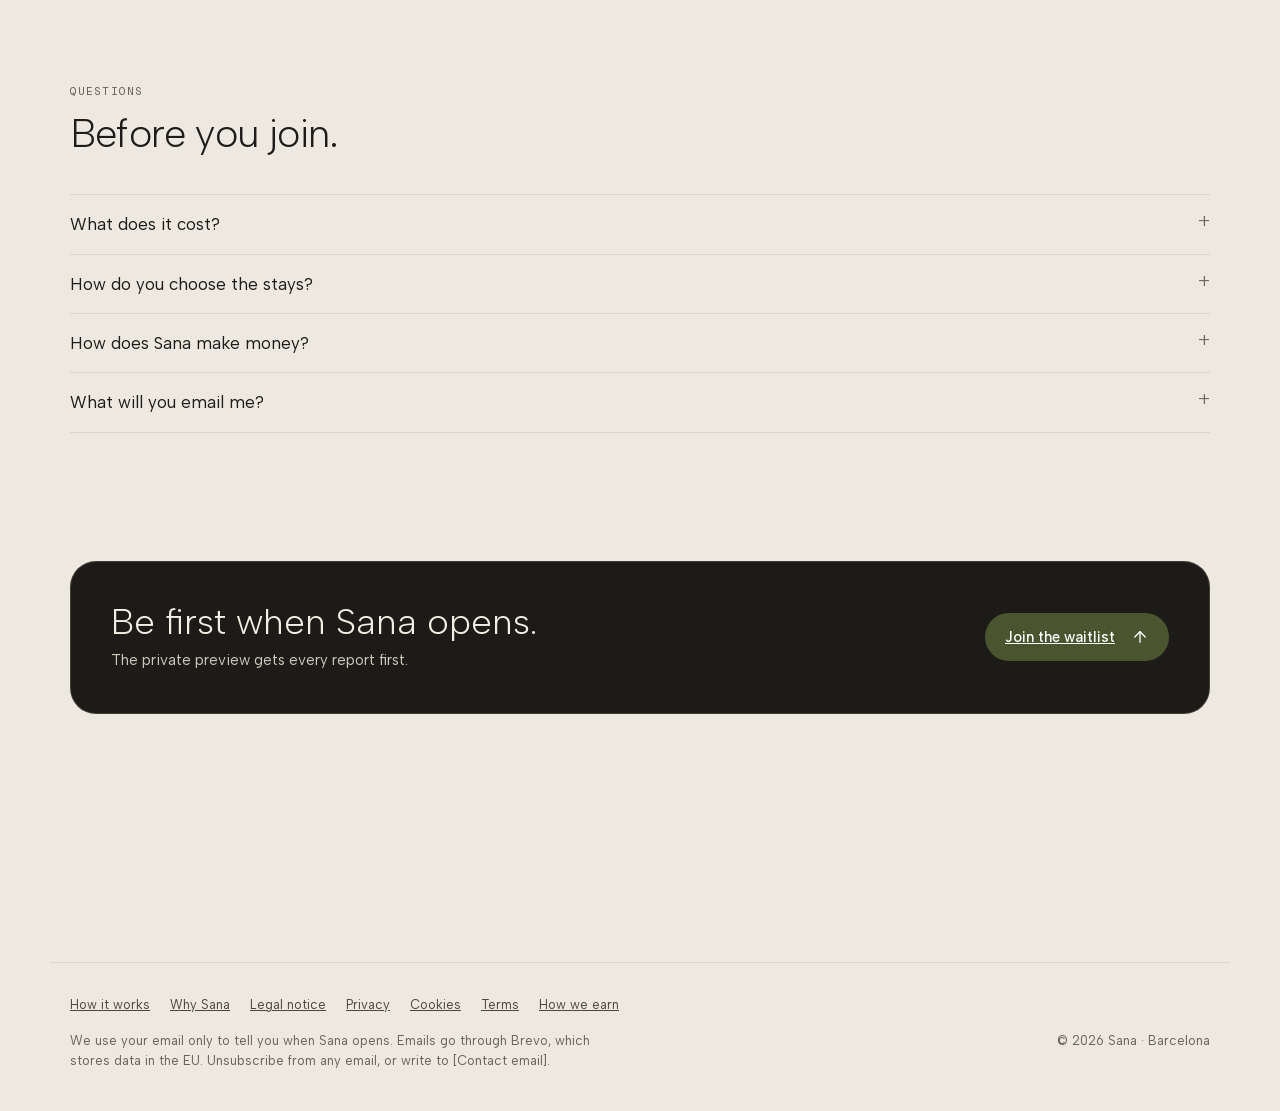
==== commit 04c855b7: "Update site" ====
--- a/landing.html
+++ b/landing.html
@@ -118,7 +118,7 @@
       <span class="eyebrow" style="color:var(--on-ink-2)">Top boutique wellness hotels, researched by hand</span>
       <h1>Every top wellness hotel, fully reported.</h1>
       <p>Retreats, longevity clinics and design hotels worth the trip. Reviews, press, treatments, arrival and costs in one report, scored for the days you travel.</p>
-      <div class="stats" aria-label="Sana in numbers"><div><b>29</b><span>Stays</span></div><div><b>29</b><span>Destinations</span></div><div><b>992</b><span>Sources cited</span></div></div>
+      <div class="stats" aria-label="Sana in numbers"><div><b>29</b><span>Stays</span></div><div><b>29</b><span>Destinations</span></div><div><b>993</b><span>Sources cited</span></div></div>
     </div>
     <div class="join" id="join">
       <form id="wl" novalidate>
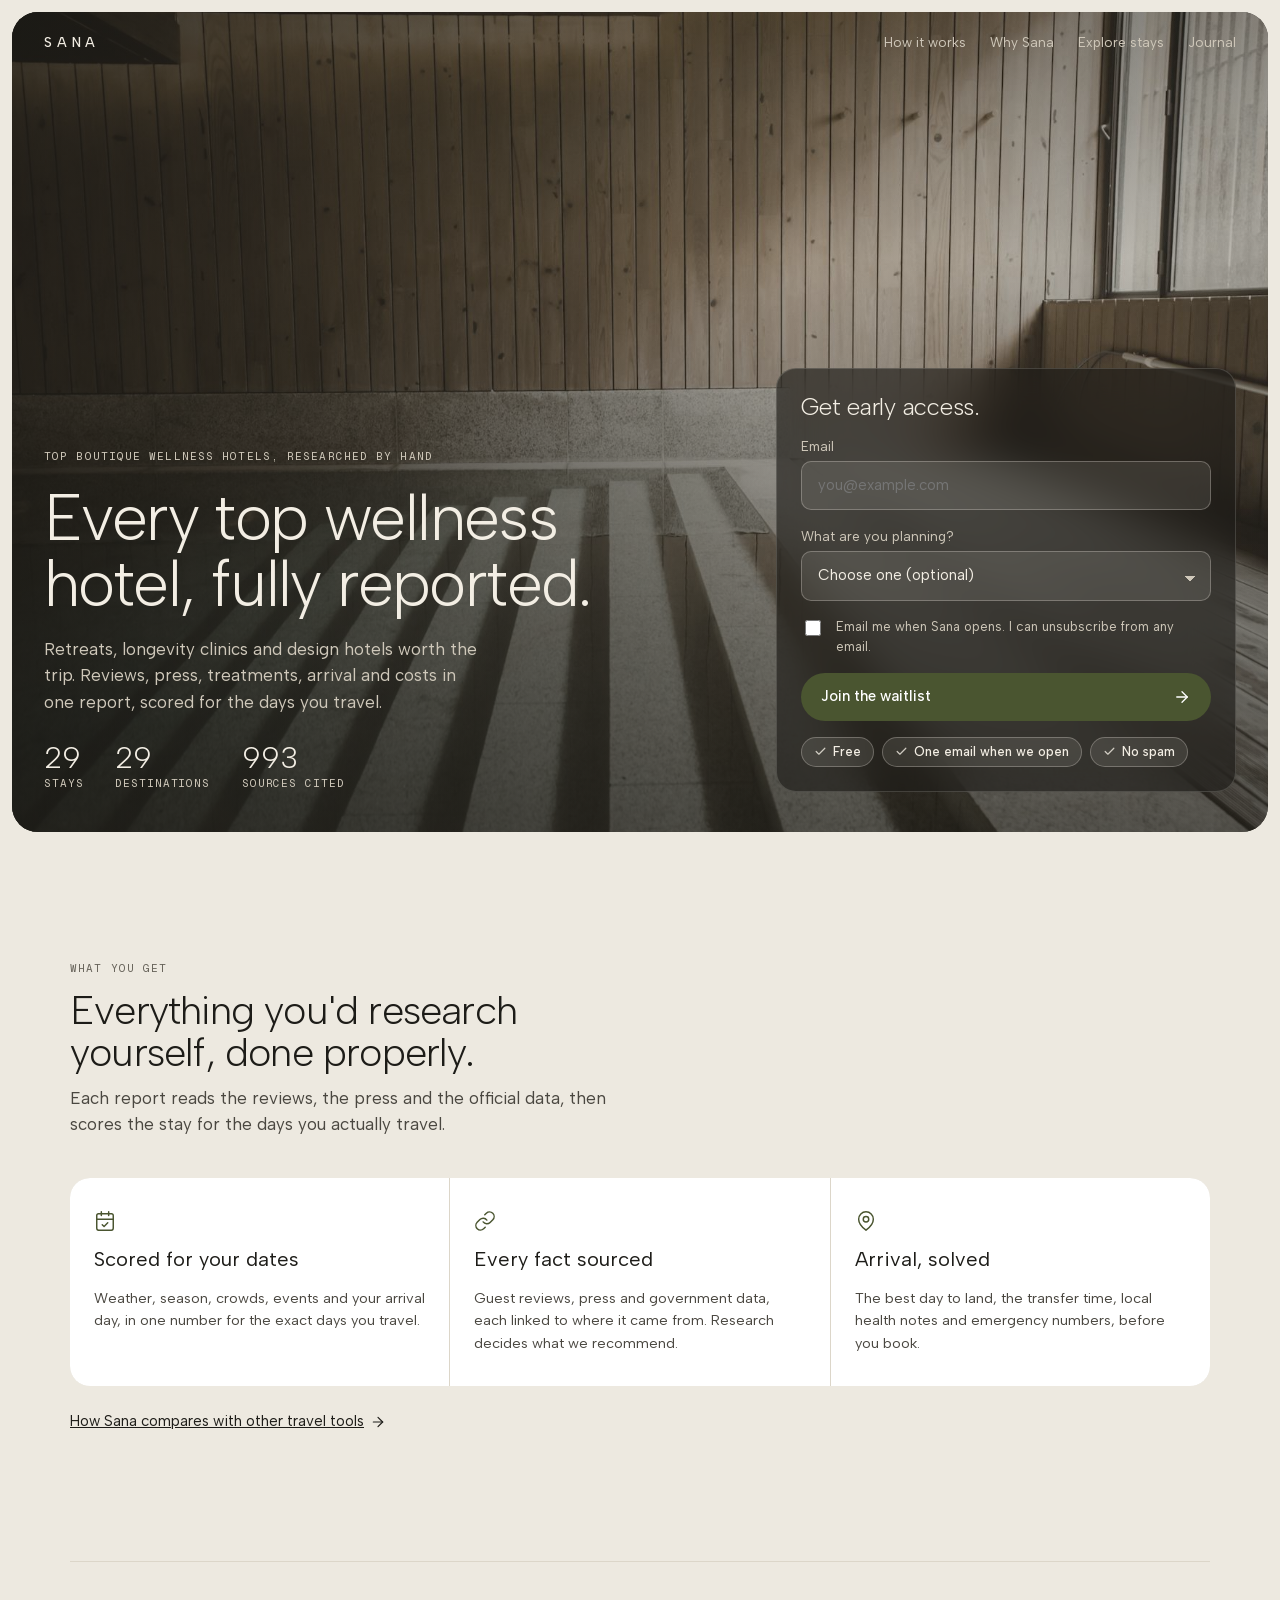
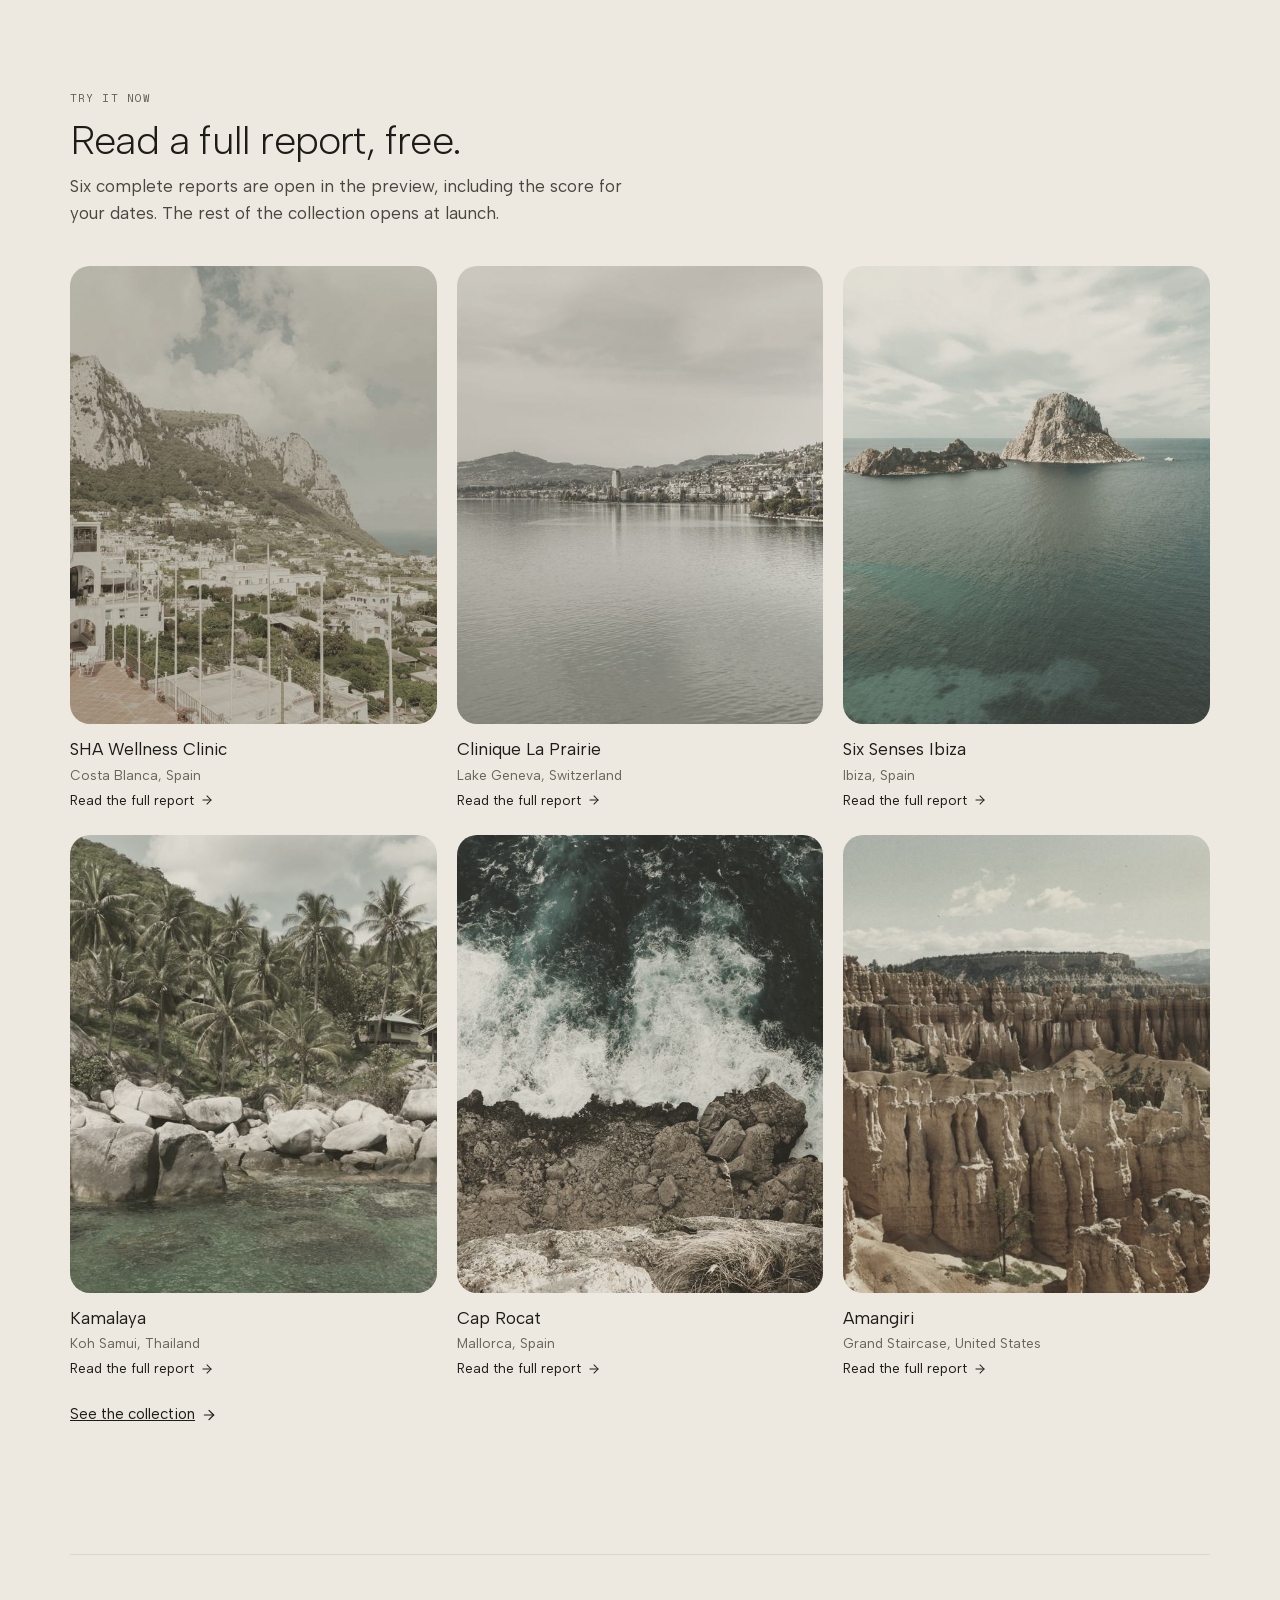
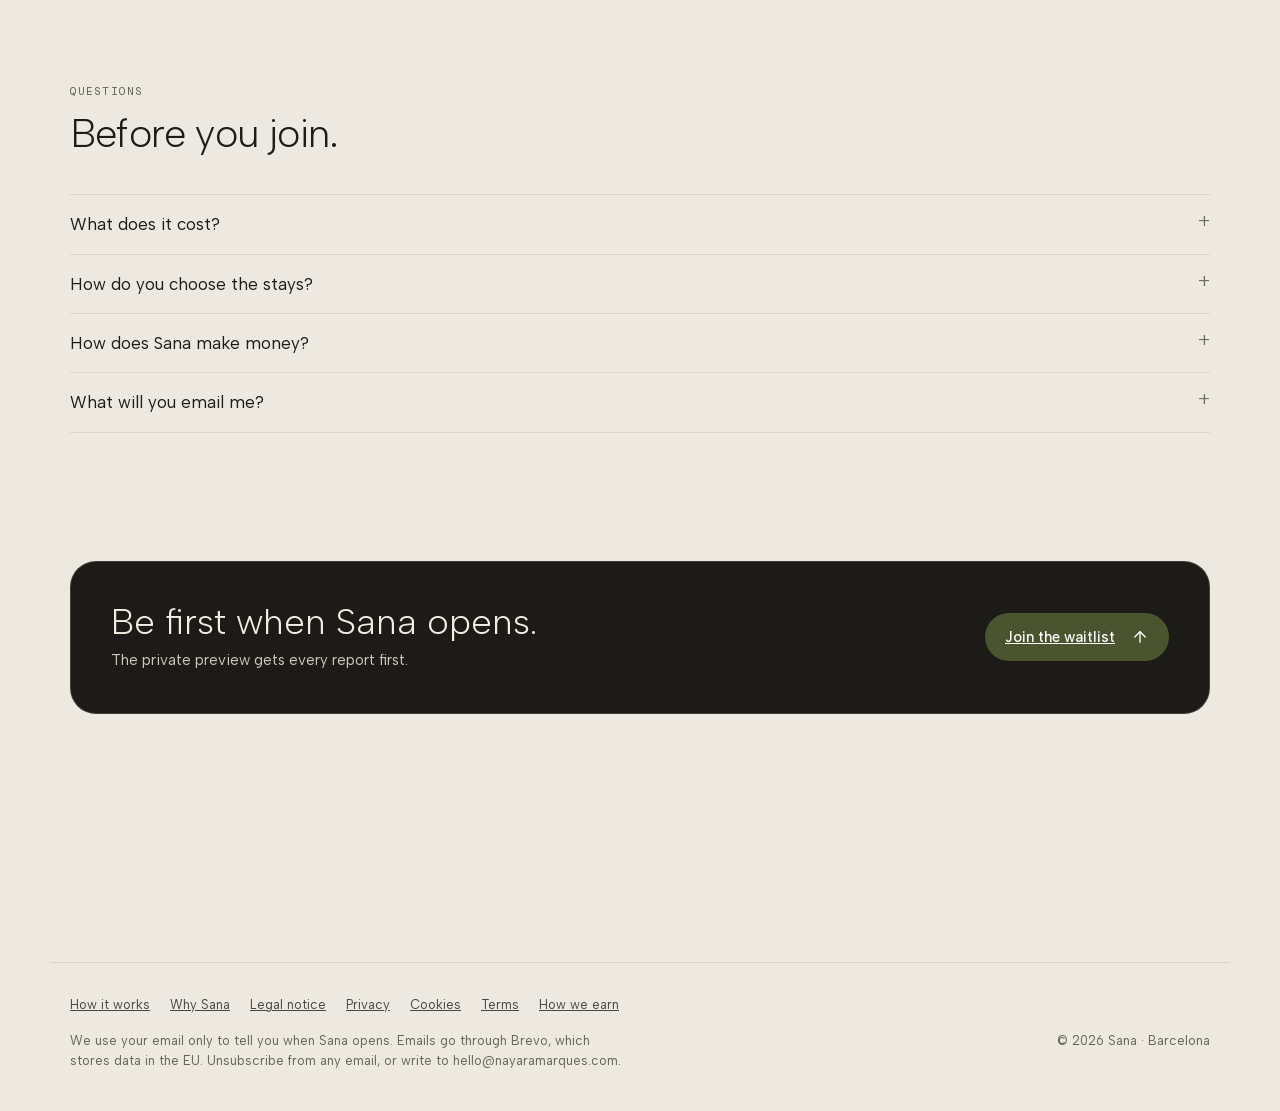
==== commit 8287301c: "Update site" ====
--- a/landing.html
+++ b/landing.html
@@ -172,7 +172,7 @@
 
 <footer>
   <nav class="legal-links" aria-label="Legal"><a href="app/#how">How it works</a><a href="app/#why">Why Sana</a><a href="app/#legal-notice">Legal notice</a><a href="app/#legal-privacy">Privacy</a><a href="app/#legal-cookies">Cookies</a><a href="app/#legal-terms">Terms</a><a href="app/#legal-earn">How we earn</a></nav>
-  <div class="foot-row"><p>We use your email only to tell you when Sana opens. Emails go through Brevo, which stores data in the EU. Unsubscribe from any email, or write to [Contact email].</p><span>© 2026 Sana · Barcelona</span></div>
+  <div class="foot-row"><p>We use your email only to tell you when Sana opens. Emails go through Brevo, which stores data in the EU. Unsubscribe from any email, or write to hello@nayaramarques.com.</p><span>© 2026 Sana · Barcelona</span></div>
 </footer>
 
 <script>
